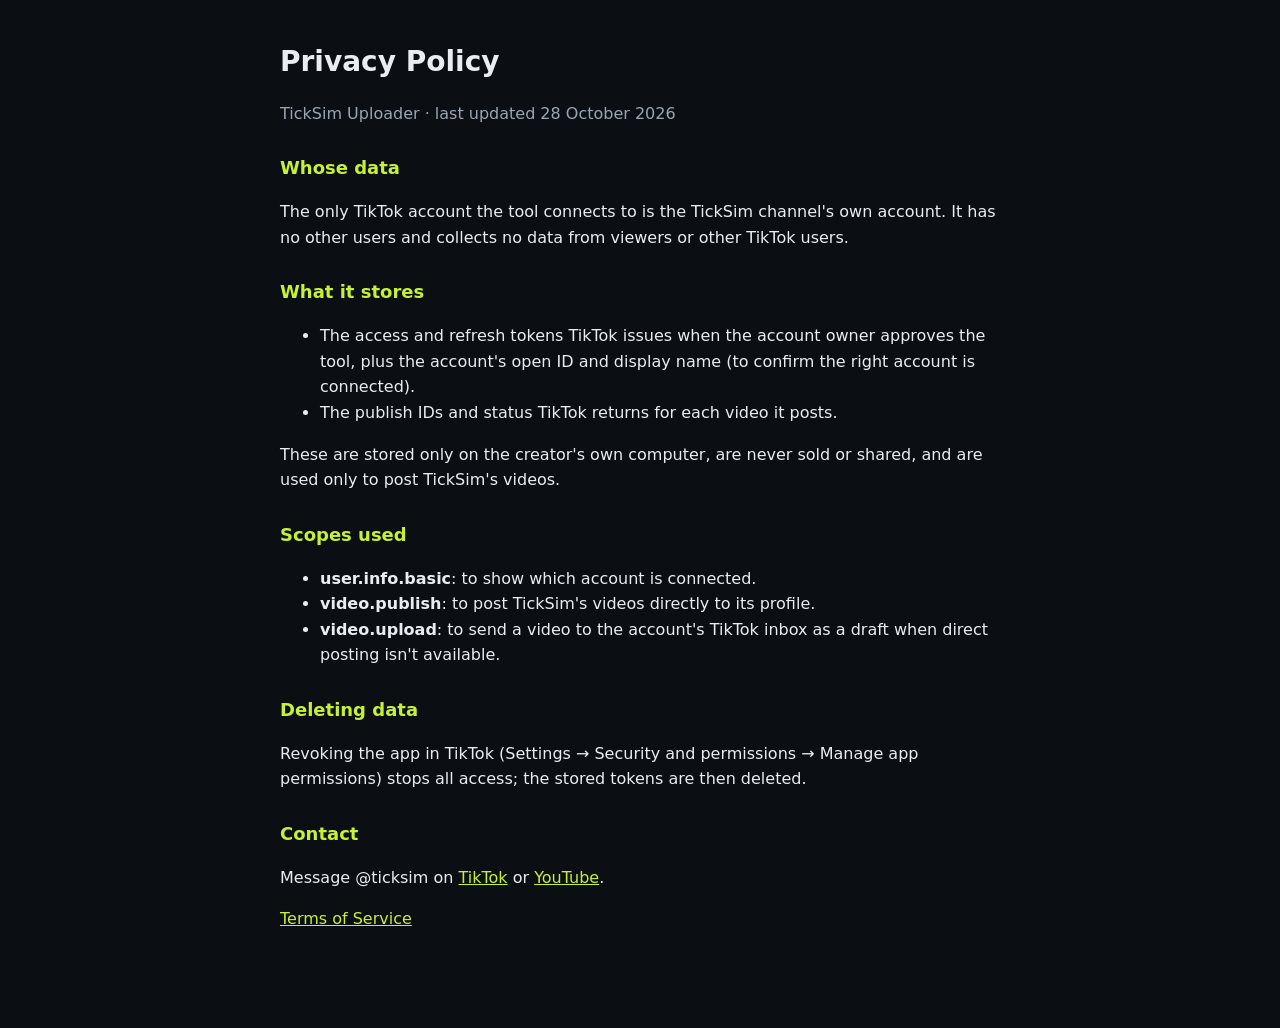
==== privacy.html @ fc2161d2 "Add Terms of Service and Privacy Policy pages Co-Authored-By: Claude Opus 5.5 <noreply@anthropic.com" ====
<!doctype html><html lang="en"><head><meta charset="utf-8"><meta name="viewport" content="width=device-width,initial-scale=1"><title>Privacy Policy · TickSim Uploader</title><link rel="stylesheet" href="style.css"></head>
<body><main><h1>Privacy Policy</h1><p class="muted">TickSim Uploader · last updated 28 October 2026</p>
<h2>Whose data</h2><p>The only TikTok account the tool connects to is the TickSim channel's own account. It has no other users and collects no data from viewers or other TikTok users.</p>
<h2>What it stores</h2><ul><li>The access and refresh tokens TikTok issues when the account owner approves the tool, plus the account's open ID and display name (to confirm the right account is connected).</li><li>The publish IDs and status TikTok returns for each video it posts.</li></ul><p>These are stored only on the creator's own computer, are never sold or shared, and are used only to post TickSim's videos.</p>
<h2>Scopes used</h2><ul><li><b>user.info.basic</b>: to show which account is connected.</li><li><b>video.publish</b>: to post TickSim's videos directly to its profile.</li><li><b>video.upload</b>: to send a video to the account's TikTok inbox as a draft when direct posting isn't available.</li></ul>
<h2>Deleting data</h2><p>Revoking the app in TikTok (Settings → Security and permissions → Manage app permissions) stops all access; the stored tokens are then deleted.</p>
<h2>Contact</h2><p>Message @ticksim on <a href="https://www.tiktok.com/@ticksim">TikTok</a> or <a href="https://www.youtube.com/@ticksim">YouTube</a>.</p>
<p><a href="terms.html">Terms of Service</a></p></main></body></html>
---- style.css ----
:root{--bg:#0b0e13;--fg:#e9edf2;--muted:#9aa4b2;--accent:#c6f135}
body{background:var(--bg);color:var(--fg);font:16px/1.6 system-ui,-apple-system,Segoe UI,sans-serif;margin:0}
main{max-width:720px;margin:0 auto;padding:40px 16px 80px}
h1{font-size:28px;margin:0 0 4px}h2{font-size:18px;margin:28px 0 6px;color:var(--accent)}
p,li{color:var(--fg)}.muted{color:var(--muted)}a{color:var(--accent)}
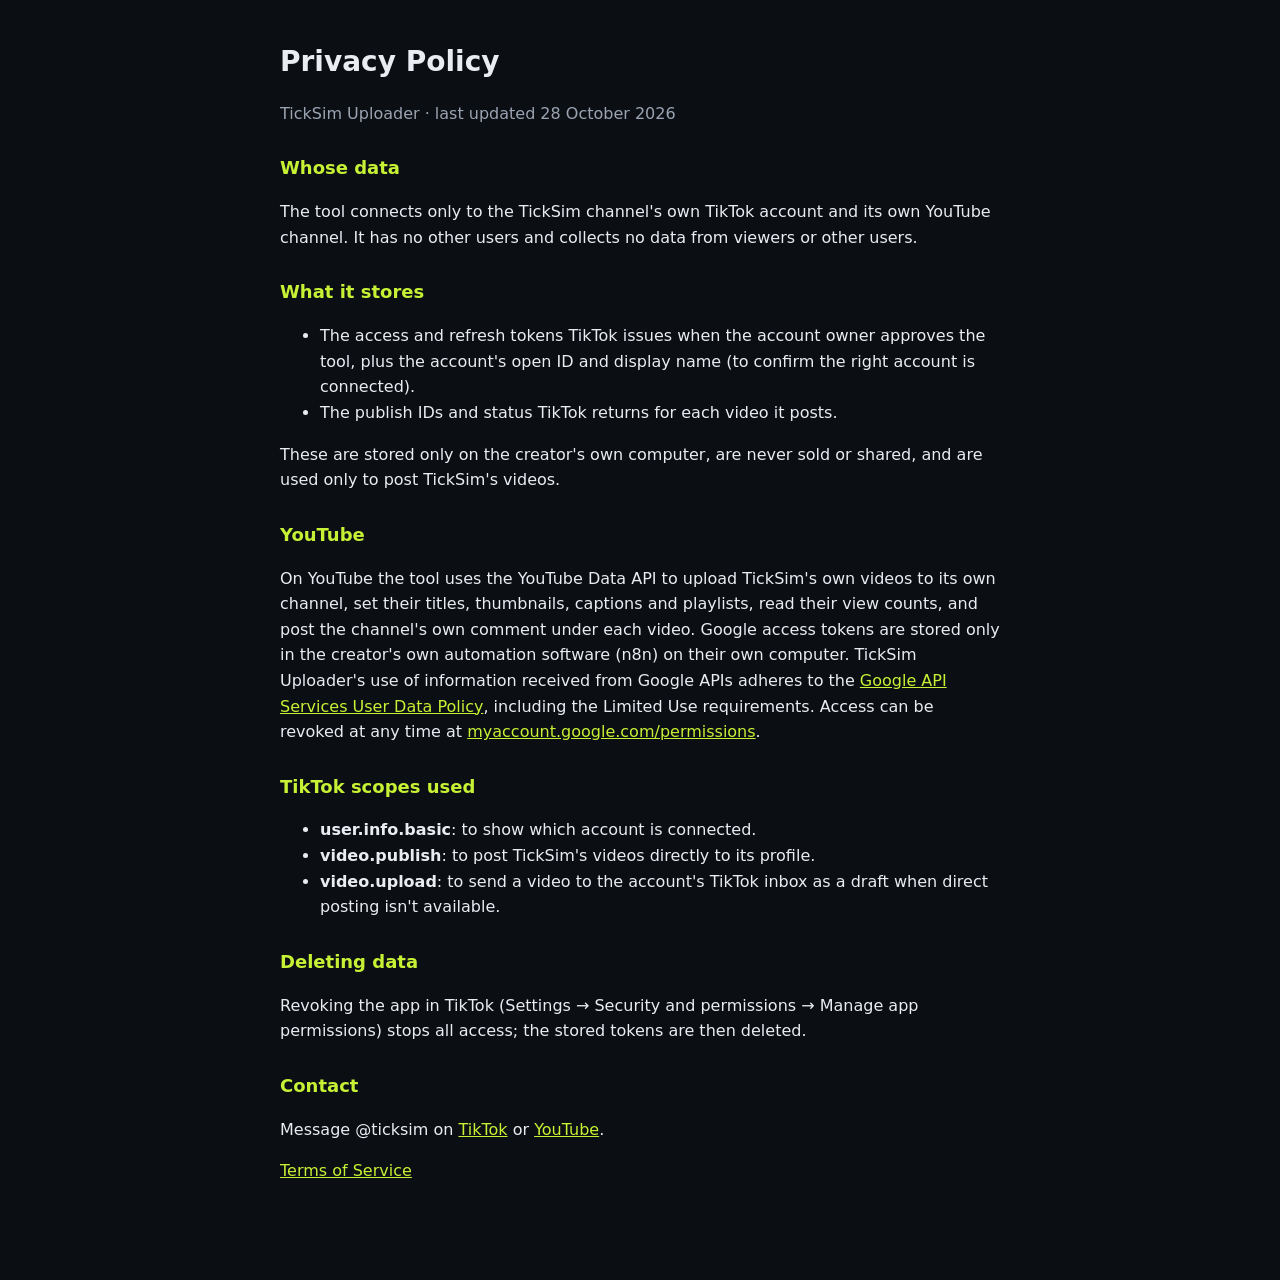
==== commit 17263253: "Cover the YouTube uploader in the terms and privacy pages Co-Authored-By: Claude Opus 5.5 <noreply@a" ====
--- a/privacy.html
+++ b/privacy.html
@@ -1,8 +1,9 @@
 <!doctype html><html lang="en"><head><meta charset="utf-8"><meta name="viewport" content="width=device-width,initial-scale=1"><title>Privacy Policy · TickSim Uploader</title><link rel="stylesheet" href="style.css"></head>
 <body><main><h1>Privacy Policy</h1><p class="muted">TickSim Uploader · last updated 28 October 2026</p>
-<h2>Whose data</h2><p>The only TikTok account the tool connects to is the TickSim channel's own account. It has no other users and collects no data from viewers or other TikTok users.</p>
+<h2>Whose data</h2><p>The tool connects only to the TickSim channel's own TikTok account and its own YouTube channel. It has no other users and collects no data from viewers or other users.</p>
 <h2>What it stores</h2><ul><li>The access and refresh tokens TikTok issues when the account owner approves the tool, plus the account's open ID and display name (to confirm the right account is connected).</li><li>The publish IDs and status TikTok returns for each video it posts.</li></ul><p>These are stored only on the creator's own computer, are never sold or shared, and are used only to post TickSim's videos.</p>
-<h2>Scopes used</h2><ul><li><b>user.info.basic</b>: to show which account is connected.</li><li><b>video.publish</b>: to post TickSim's videos directly to its profile.</li><li><b>video.upload</b>: to send a video to the account's TikTok inbox as a draft when direct posting isn't available.</li></ul>
+<h2>YouTube</h2><p>On YouTube the tool uses the YouTube Data API to upload TickSim's own videos to its own channel, set their titles, thumbnails, captions and playlists, read their view counts, and post the channel's own comment under each video. Google access tokens are stored only in the creator's own automation software (n8n) on their own computer. TickSim Uploader's use of information received from Google APIs adheres to the <a href="https://developers.google.com/terms/api-services-user-data-policy">Google API Services User Data Policy</a>, including the Limited Use requirements. Access can be revoked at any time at <a href="https://myaccount.google.com/permissions">myaccount.google.com/permissions</a>.</p>
+<h2>TikTok scopes used</h2><ul><li><b>user.info.basic</b>: to show which account is connected.</li><li><b>video.publish</b>: to post TickSim's videos directly to its profile.</li><li><b>video.upload</b>: to send a video to the account's TikTok inbox as a draft when direct posting isn't available.</li></ul>
 <h2>Deleting data</h2><p>Revoking the app in TikTok (Settings → Security and permissions → Manage app permissions) stops all access; the stored tokens are then deleted.</p>
 <h2>Contact</h2><p>Message @ticksim on <a href="https://www.tiktok.com/@ticksim">TikTok</a> or <a href="https://www.youtube.com/@ticksim">YouTube</a>.</p>
 <p><a href="terms.html">Terms of Service</a></p></main></body></html>
